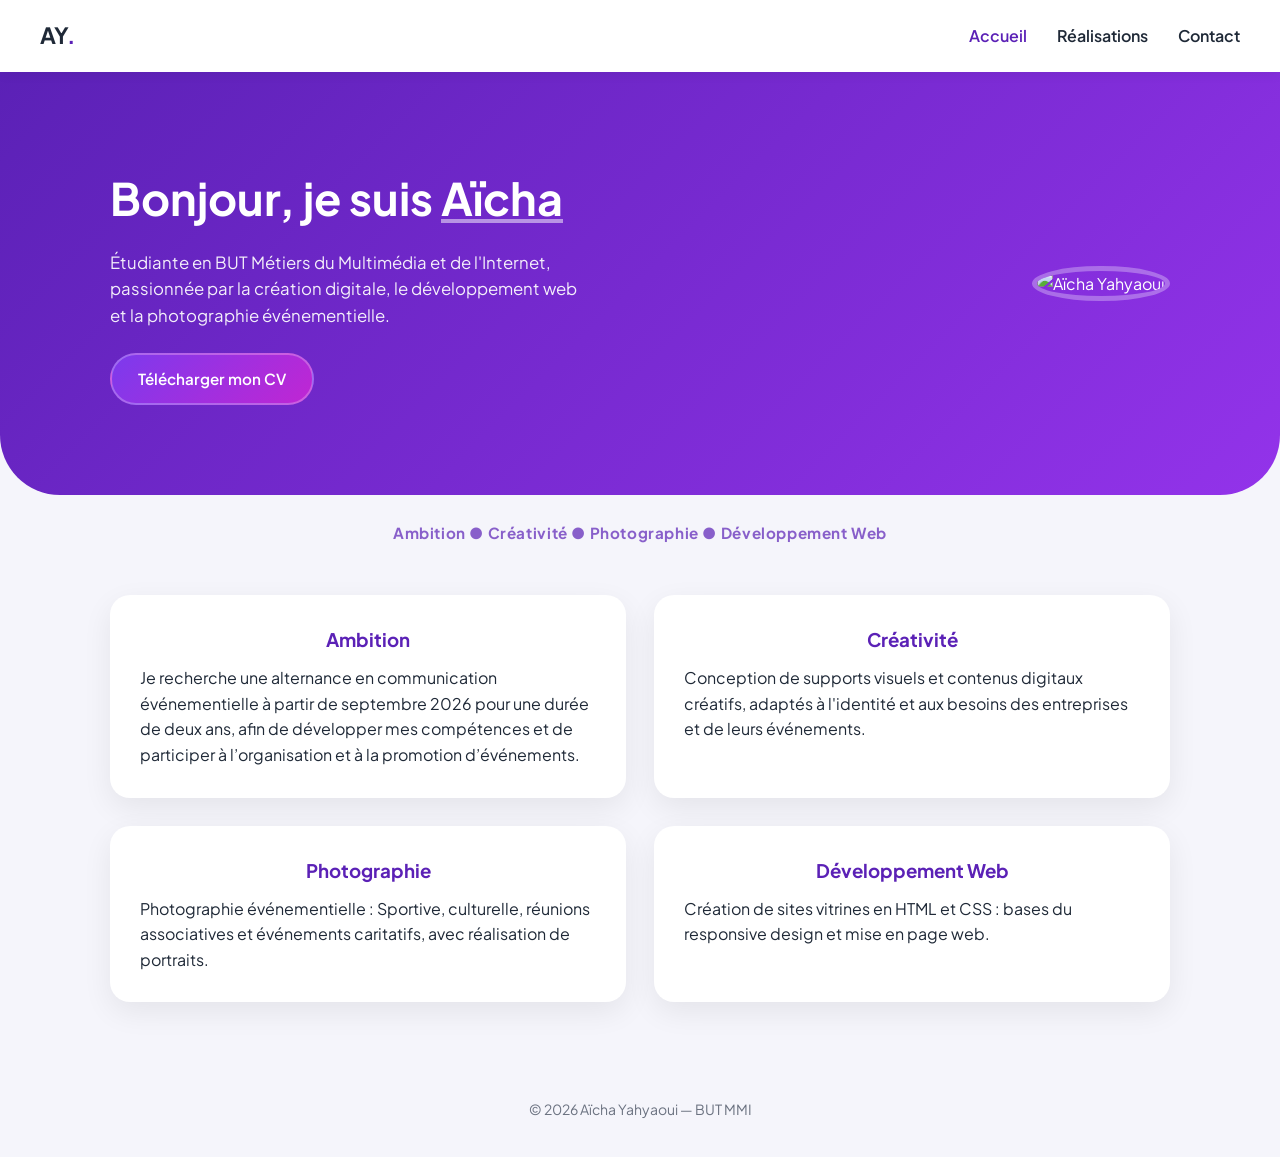
==== index.html @ a29ec4b8 "Add files via upload" ====
<!DOCTYPE html>
<html lang="fr">

<head>
    <meta charset="UTF-8">
    <meta name="viewport" content="width=device-width, initial-scale=1.0">
    <title>Aïcha Yahyaoui | Portfolio</title>
    <link rel="stylesheet" href="style.css">
    <link href="https://fonts.googleapis.com/css2?family=Plus+Jakarta+Sans:wght@400;600;700&display=swap"
        rel="stylesheet">
</head>

<body>

    <!-- NAVBAR -->
    <nav class="navbar">
        <div class="logo">AY<span>.</span></div>

        <button class="burger" id="burger" aria-label="Menu">
            <span></span>
            <span></span>
            <span></span>
        </button>

        <ul class="nav-links" id="nav-links">
            <li><a href="index.html" class="active">Accueil</a></li>
            <li><a href="realisations.html">Réalisations</a></li>
            <li><a href="contact.html">Contact</a></li>
        </ul>
    </nav>

    <!-- HERO -->
    <section class="hero">
        <div class="container hero-flex">

            <div class="hero-content">
                <h1>Bonjour, je suis <span>Aïcha</span></h1>
                <p>
                    Étudiante en BUT Métiers du Multimédia et de l'Internet,
                    passionnée par la création digitale, le développement web
                    et la photographie événementielle.
                </p>
                <a href="CV- YAHYAOUI AICHA.pdf" download class="cv-btn">
                    Télécharger mon CV
                </a>
            </div>

            <div class="hero-image">
                <img src="ta-photo.jpg" alt="Aïcha Yahyaoui">
            </div>

        </div>
    </section>

    <br>
    <h3 style="text-align:center; color:var(--primary); opacity:0.7; font-size:0.95rem; letter-spacing:0.04em;">
        Ambition ● Créativité ● Photographie ● Développement Web
    </h3>

    <!-- CARTES -->
    <section class="pathway">
        <div class="container">
            <div class="path-card">

                <div class="path-item">
                    <h3>Ambition</h3>
                    <p>
                        Je recherche une alternance en communication événementielle à partir de septembre 2026 pour une
                        durée de deux ans, afin de développer mes compétences et de participer à l’organisation et à la
                        promotion d’événements.
                    </p>
                </div>

                <div class="path-item">
                    <h3>Créativité</h3>
                    <p>
                        Conception de supports visuels et contenus
                        digitaux créatifs, adaptés à l'identité et aux besoins des entreprises
                        et de leurs événements.
                    </p>
                </div>

                <div class="path-item">
                    <h3>Photographie</h3>
                    <p>
                        Photographie événementielle : Sportive, culturelle,
                        réunions associatives et événements caritatifs,
                        avec réalisation de portraits.
                    </p>
                </div>

                <div class="path-item">
                    <h3>Développement Web</h3>
                    <p>
                        Création de sites vitrines en HTML et CSS :
                        bases du responsive design et mise en page web.
                    </p>
                </div>

            </div>
        </div>
    </section>

    <!-- FOOTER -->
    <footer>
        © 2026 Aïcha Yahyaoui — BUT MMI
    </footer>

    <script>
        const burger = document.getElementById('burger');
        const navLinks = document.getElementById('nav-links');
        burger.addEventListener('click', () => navLinks.classList.toggle('open'));
        navLinks.querySelectorAll('a').forEach(a => a.addEventListener('click', () => navLinks.classList.remove('open')));
    </script>

</body>

</html>
---- style.css ----
/* ================= VARIABLES ================= */

:root {
  --primary: #5b21b6;
  --secondary: #9333ea;
  --bg-light: #f5f5fb;
  --text-dark: #1f2937;
  --white: #ffffff;
  --shadow: 0 10px 30px rgba(0,0,0,0.07);
}

/* ================= RESET ================= */

*, *::before, *::after {
  margin: 0;
  padding: 0;
  box-sizing: border-box;
}

body {
  font-family: 'Plus Jakarta Sans', sans-serif;
  background: var(--bg-light);
  color: var(--text-dark);
  line-height: 1.6;
}

/* ================= CONTAINER ================= */

.container {
  max-width: 1100px;
  margin: auto;
  padding: 0 20px;
}

/* ================= NAVBAR ================= */

.navbar {
  padding: 18px 40px;
  display: flex;
  justify-content: space-between;
  align-items: center;
  background: white;
  box-shadow: 0 2px 12px rgba(0,0,0,0.06);
  position: sticky;
  top: 0;
  z-index: 100;
}

.logo {
  font-size: 1.4rem;
  font-weight: 700;
}

.logo span {
  color: var(--primary);
}

/* Burger button - caché sur desktop */
.burger {
  display: none;
  flex-direction: column;
  gap: 5px;
  cursor: pointer;
  background: none;
  border: none;
  padding: 4px;
}

.burger span {
  display: block;
  width: 26px;
  height: 3px;
  background: var(--text-dark);
  border-radius: 3px;
  transition: 0.3s;
}

.nav-links {
  display: flex;
  gap: 30px;
  list-style: none;
}

.nav-links a {
  text-decoration: none;
  color: var(--text-dark);
  font-weight: 600;
  transition: color 0.2s;
}

.nav-links a:hover,
.nav-links a.active {
  color: var(--primary);
}

/* ================= HERO ================= */

.hero {
  background: linear-gradient(135deg, var(--primary), var(--secondary));
  color: white;
  padding: 90px 0;
  border-radius: 0 0 60px 60px;
}

.hero-small {
  padding: 60px 20px;
  text-align: center;
}

.hero-small h1 {
  font-size: clamp(1.8rem, 5vw, 2.8rem);
}

.hero-flex {
  display: flex;
  align-items: center;
  justify-content: space-between;
  gap: 60px;
}

.hero-content h1 {
  font-size: clamp(1.8rem, 4vw, 2.8rem);
  margin-bottom: 16px;
}

.hero-content h1 span {
  text-decoration: underline;
  text-decoration-color: rgba(255,255,255,0.5);
}

.hero-content p {
  font-size: 1.05rem;
  opacity: 0.92;
  max-width: 480px;
  margin-bottom: 8px;
}

.hero-image img {
  width: 280px;
  height: 280px;
  border-radius: 50%;
  object-fit: cover;
  border: 5px solid rgba(255,255,255,0.3);
  flex-shrink: 0;
}

/* ================= TAGLINE ================= */

.tagline {
  text-align: center;
  font-size: 0.95rem;
  font-weight: 600;
  color: var(--primary);
  letter-spacing: 0.04em;
  padding: 28px 16px 0;
  opacity: 0.75;
}

/* ================= SECTION TITLES ================= */

.section-title {
  font-size: clamp(1.4rem, 4vw, 2rem);
  font-weight: 700;
  text-align: center;
  margin: 80px 0 50px;
  position: relative;
}

.section-title::after {
  content: "";
  display: block;
  width: 60px;
  height: 4px;
  background: linear-gradient(135deg, #5b21b6, #9333ea);
  margin: 15px auto 0;
  border-radius: 4px;
}

/* ================= BOUTONS ================= */

.project-btn,
.voir-galerie-btn,
.social-btn,
.btn-projet {
  display: inline-block;
  padding: 12px 26px;
  border-radius: 40px;
  background: linear-gradient(135deg, var(--primary), var(--secondary));
  color: white;
  text-decoration: none;
  font-weight: 600;
  margin-top: 15px;
  transition: 0.3s ease;
  font-size: 0.95rem;
}

.project-btn:hover,
.voir-galerie-btn:hover,
.social-btn:hover,
.btn-projet:hover {
  transform: translateY(-3px);
  box-shadow: 0 10px 25px rgba(91,33,182,0.3);
}

/* Bouton CV — violet clair distinct */
.cv-btn {
  display: inline-block;
  padding: 12px 26px;
  border-radius: 40px;
  background: linear-gradient(135deg, #7c3aed, #c026d3);
  color: white;
  text-decoration: none;
  font-weight: 600;
  margin-top: 15px;
  transition: 0.3s ease;
  font-size: 0.95rem;
  border: 2px solid rgba(255,255,255,0.25);
}

.cv-btn:hover {
  transform: translateY(-3px);
  box-shadow: 0 10px 25px rgba(192,38,211,0.35);
}

/* ================= PATH CARDS ================= */

.path-card {
  display: grid;
  grid-template-columns: repeat(2, 1fr);
  gap: 28px;
  padding: 50px 0 60px;
}

.path-item {
  background: white;
  padding: 30px;
  border-radius: 20px;
  box-shadow: var(--shadow);
}

.path-item h3 {
  color: var(--primary);
  margin-bottom: 10px;
  text-align: center;
}



@media (max-width: 600px) {
  .path-card {
    grid-template-columns: 1fr;
  }
}

/* ================= GRILLES PHOTOS ================= */

.preview-grid,
.galerie-grid {
  display: grid;
  grid-template-columns: repeat(3, 1fr);
  gap: 24px;
  margin: 30px 0 40px;
}

/* ================= PHOTO CARD ================= */

.photo-card {
  width: 100%;
  aspect-ratio: 4/5;
  border-radius: 20px;
  overflow: hidden;
  position: relative;
  background: white;
  box-shadow: 0 10px 30px rgba(0,0,0,0.08);
  transition: 0.3s ease;
}

.photo-card img {
  width: 100%;
  height: 100%;
  object-fit: cover;
  display: block;
}

.photo-card:hover {
  transform: translateY(-5px);
  box-shadow: 0 18px 40px rgba(0,0,0,0.13);
}

/* Overlay hover PC */
.photo-overlay {
  position: absolute;
  inset: 0;
  background: rgba(0,0,0,0.62);
  color: white;
  display: flex;
  flex-direction: column;
  justify-content: center;
  align-items: center;
  opacity: 0;
  transition: 0.3s;
  text-align: center;
  padding: 20px;
}

.photo-card:hover .photo-overlay {
  opacity: 1;
}

.photo-overlay h3,
.photo-overlay h4 {
  font-size: 1.1rem;
  margin-bottom: 6px;
}

.photo-overlay p {
  font-size: 0.88rem;
  opacity: 0.85;
}

/* Voir galerie centré */
.voir-galerie-btn {
  display: block;
  width: fit-content;
  margin: 0 auto 20px;
}

/* ================= SNAP CARD ================= */

.snap-card {
  display: flex;
  gap: 40px;
  background: white;
  padding: 40px;
  border-radius: 25px;
  box-shadow: var(--shadow);
  align-items: center;
}

.filtre-img {
  width: 220px;
  border-radius: 20px;
  flex-shrink: 0;
}

.snap-text {
  flex: 1;
}

.snap-qr-container {
  margin-top: 20px;
}

.snap-qr {
  width: 110px;
  border-radius: 12px;
  cursor: pointer;
  transition: 0.3s;
  margin-top: 8px;
  display: block;
}

.snap-qr:hover {
  transform: scale(1.12);
}

/* ================= PROJECT CARD ================= */

.project-card {
  background: white;
  padding: 40px;
  border-radius: 25px;
  box-shadow: var(--shadow);
  transition: 0.3s ease;
}

.project-card:hover {
  transform: translateY(-5px);
}

/* ================= GALERIE PROJET ================= */

.galerie-projet {
  display: grid;
  grid-template-columns: repeat(2, 1fr);
  gap: 20px;
  margin: 24px 0 20px;
}

.galerie-projet img {
  width: 100%;
  border-radius: 14px;
  box-shadow: 0 6px 20px rgba(0,0,0,0.12);
  transition: 0.3s ease;
}

.galerie-projet img:hover {
  transform: scale(1.03);
}

/* ================= CONTACT ================= */

.contact-section {
  display: flex;
  gap: 60px;
  padding: 70px 5%;
  align-items: flex-start;
  justify-content: space-between;
}

.contact-left {
  max-width: 420px;
  flex-shrink: 0;
}

.contact-card {
  background: white;
  border: 2px solid var(--primary);
  padding: 14px 18px;
  border-radius: 18px;
  margin-top: 14px;
}

.contact-card a {
  color: var(--text-dark);
  text-decoration: none;
  font-weight: 500;
}

.contact-card a:hover {
  color: var(--primary);
}

.contact-right {
  background: white;
  padding: 50px;
  border-radius: 28px;
  box-shadow: 0 20px 50px rgba(0,0,0,0.08);
  flex: 1;
  max-width: 600px;
  width: 100%;
}

.contact-right input,
.contact-right textarea {
  padding: 16px;
  border-radius: 14px;
  border: 1px solid #ddd;
  width: 100%;
  margin-bottom: 14px;
  font-size: 15px;
  font-family: inherit;
}

.contact-right button {
  width: 100%;
  padding: 16px;
  border-radius: 40px;
  border: none;
  background: linear-gradient(135deg, #5b21b6, #9333ea);
  color: white;
  font-weight: 600;
  cursor: pointer;
  transition: 0.3s;
  font-size: 1rem;
}

.contact-right button:hover {
  transform: translateY(-2px);
  box-shadow: 0 10px 25px rgba(91,33,182,0.3);
}

/* ================= SECTIONS SPACING ================= */

.photo-section,
.snap-section,
.web-section,
.galerie-section {
  padding: 6px 0 16px;
}

.photo-section .container,
.snap-section .container,
.web-section .container {
  display: flex;
  flex-direction: column;
  gap: 20px;
}

.photo-section .container h2,
.snap-section .container h2,
.web-section .container h2 {
  font-size: clamp(1.3rem, 3.5vw, 1.7rem);
  font-weight: 700;
  margin: 24px 0 4px;
  position: relative;
  display: inline-block;
}

.photo-section .container h2::after,
.snap-section .container h2::after,
.web-section .container h2::after {
  content: "";
  display: block;
  width: 120px;
  height: 4px;
  background: linear-gradient(135deg, #5b21b6, #9333ea);
  margin-top: 8px;
  border-radius: 4px;
}

/* ================= FOOTER ================= */

footer {
  display: flex;
  justify-content: center;
  align-items: center;
  padding: 36px 20px;
  color: #6b7280;
  font-size: 14px;
  text-align: center;
}

/* ===================================================
   RESPONSIVE — TABLETTE (≤900px)
=================================================== */

@media (max-width: 900px) {

  .navbar {
    padding: 16px 24px;
  }

  .hero {
    padding: 60px 0;
    border-radius: 0 0 40px 40px;
  }

  .hero-flex {
    flex-direction: column-reverse;
    text-align: center;
    gap: 30px;
    padding: 0 20px;
  }

  .hero-content p {
    margin: 0 auto 8px;
  }

  .hero-image img {
    width: 200px;
    height: 200px;
  }

  .preview-grid,
  .galerie-grid {
    grid-template-columns: repeat(2, 1fr);
    gap: 16px;
  }

  .snap-card {
    flex-direction: column;
    text-align: center;
    padding: 30px 24px;
  }

  .filtre-img {
    width: 180px;
    margin: 0 auto;
  }

  .snap-qr {
    margin: 8px auto 0;
  }

  .contact-section {
    flex-direction: column;
    padding: 50px 5%;
  }

  .contact-left {
    max-width: 100%;
    width: 100%;
    text-align: center;
  }

  .contact-right {
    width: 100%;
    max-width: 100%;
    padding: 36px 28px;
  }
}

/* ===================================================
   RESPONSIVE — MOBILE (≤600px)
=================================================== */

@media (max-width: 600px) {

  /* --- Navbar burger --- */
  .navbar {
    flex-wrap: wrap;
    padding: 14px 20px;
    gap: 0;
  }

  .burger {
    display: flex;
  }

  .nav-links {
    display: none;
    flex-direction: column;
    gap: 16px;
    width: 100%;
    padding: 16px 0 8px;
    text-align: center;
  }

  .nav-links.open {
    display: flex;
  }

  /* --- Hero --- */
  .hero {
    padding: 50px 0 40px;
    border-radius: 0 0 30px 30px;
  }

  .hero-flex {
    gap: 24px;
    padding: 0 16px;
  }

  .hero-image img {
    width: 150px;
    height: 150px;
  }

  /* --- Grilles 1 colonne --- */
  .preview-grid,
  .galerie-grid {
    grid-template-columns: 1fr;
    gap: 16px;
  }

  .photo-card {
    aspect-ratio: 4/3;
  }

  /* Overlay visible aussi au touch sur mobile */
  .photo-overlay {
    opacity: 1;
    background: linear-gradient(to top, rgba(0,0,0,0.7) 0%, transparent 60%);
    justify-content: flex-end;
    padding-bottom: 16px;
  }

  /* --- Galerie projet --- */
  .galerie-projet {
    grid-template-columns: 1fr;
  }

  /* --- Sections --- */
  .section-title {
    margin: 50px 0 30px;
  }

  .project-card {
    padding: 24px 18px;
  }

  .snap-card {
    padding: 24px 16px;
  }

  .contact-right {
    padding: 28px 18px;
  }

  .contact-section {
    padding: 40px 5%;
    gap: 30px;
  }

  footer {
    padding: 28px 20px;
    font-size: 13px;
  }
}
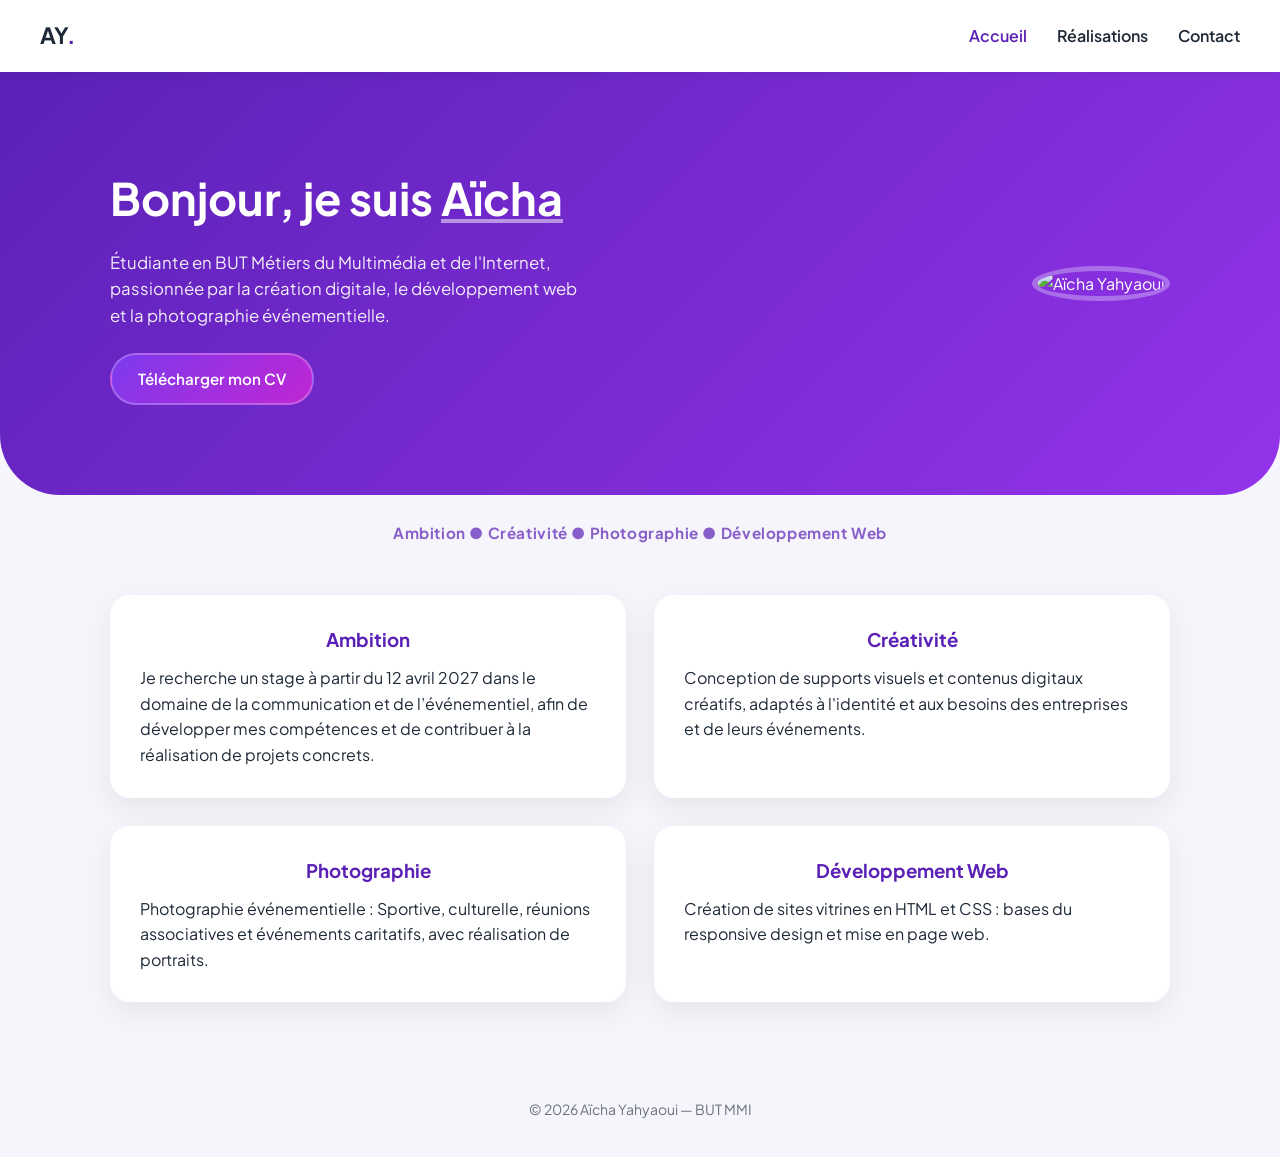
==== commit ba2b2bab: "Update internship description in index.html" ====
--- a/index.html
+++ b/index.html
@@ -40,7 +40,7 @@
                     passionnée par la création digitale, le développement web
                     et la photographie événementielle.
                 </p>
-                <a href="CV- YAHYAOUI AICHA.pdf" download class="cv-btn">
+                <a href="CV - YAHYAOUI AICHA .pdf" download class="cv-btn">
                     Télécharger mon CV
                 </a>
             </div>
@@ -65,9 +65,7 @@
                 <div class="path-item">
                     <h3>Ambition</h3>
                     <p>
-                        Je recherche une alternance en communication événementielle à partir de septembre 2026 pour une
-                        durée de deux ans, afin de développer mes compétences et de participer à l’organisation et à la
-                        promotion d’événements.
+                        Je recherche un stage à partir du 12 avril 2027 dans le domaine de la communication et de l’événementiel, afin de développer mes compétences et de contribuer à la réalisation de projets concrets.
                     </p>
                 </div>
 
@@ -115,4 +113,4 @@
 
 </body>
 
-</html>+</html>
